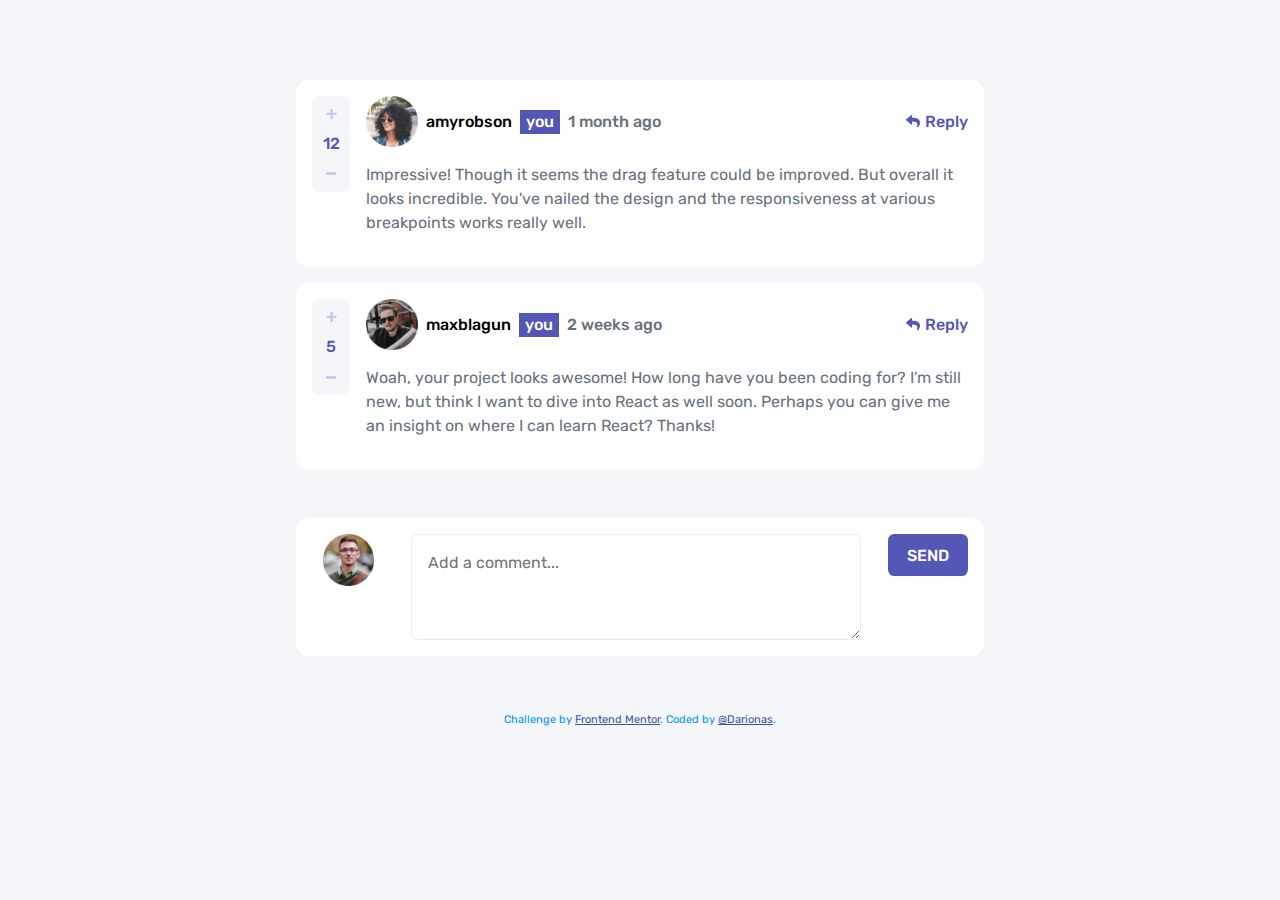
==== index.html @ 556b4197 "update animo.css_2, index.css_8, index.html_9, index.js_2, add member.js, user.js, html.html" ====
<!DOCTYPE html>
<html lang="en">
<head>
  <meta charset="UTF-8" />
  <title>Frontend Mentor | Interactive comments section</title>
  <meta name="viewport" content="width=device-width, initial-scale=1.0" />
  <meta name="keywords" content="Interactive comments section" />
  <meta name="description" content="Interactive comments section challenge on Frontend Mentor" />
  <link rel="icon" type="image/png" sizes="32x32" href="./images/favicon-32x32.png">
  <meta http-equiv="X-UA-Compatible" content="ie=edge" />
  <link href="https://fonts.googleapis.com/css2?family=Rubik:wght@400..700&display=swap" rel="stylesheet" />
  <link rel="stylesheet" href="index.css" />
  <link rel="stylesheet" href="animo.css" />
  <script defer type="module" src="index.js"></script>
</head>
<body>
    <div class="grid_container">
       <!--1st component-->
        <header class="header"></header>
        <!--2nd component-->
        <main class="main">
            <h1 class="main_title">Interactive comments</h1>
            <div class="main_comments">
                <div class="main_comments-replies-section"></div>
                <div class="main_respond">
                    <picture class="main_respond-picture">
                        <source srcset="images/avatars/image-juliusomo.webp" type="image/webp">
                        <source srcset="images/avatars/image-juliusomo.png" type="image/jpeg"> 
                        <img class="picture_juliusomo-img" src="images/avatars/image-juliusomo.png" alt="Juliusomo">
                    </picture>
                    <textarea class="main_respond-content" rows="3" aria-label="Write comment" placeholder="Add a comment..."></textarea>
                    <button class="send">send</button>
                </div>
            </div>            
        </main>
        <!--3rd component-->
        <footer class="attribution">
            Challenge by <a href="https://www.frontendmentor.io?ref=challenge" target="_blank">Frontend Mentor</a>. 
            Coded by <a href="#">@Darionas</a>.
        </footer>
    </div>
</body>
</html>
---- index.css ----
@import url(reset.css);
@import url(FM_part.css);


:root {
    /* colors */
    /* primary*/
    --clr-moderate-blue: hsl(238, 40%, 52%);
    --clr-soft-red: hsl(358, 79%, 66%);
    --clr-light-grayish-blue: hsl(239, 57%, 85%);
    --clr-pale-red: hsl(357, 100%, 86%);

     /* neutral */
     --clr-dark-blue: hsl(212, 24%, 26%);
     --clr-grayish-blue: hsl(211, 10%, 45%);
     --clr-light-gray: hsl(223, 19%, 93%);
     --clr-very-light-gray: hsl(228, 33%, 97%);
     --clr-white: hsl(0, 0%, 100%);
  
    /* typography */
    /* fonts */
    --ff-primary: 'Rubik', sans-serif;
    --fw-400: 400; /* base */
    --fw-500: 500; 
    --fw-700: 700; 
    --fs-16: 1rem; /* 16px base */
}


html {
    height: 100%;
}

body {
    min-height: 100%;
}

p {
    line-height: 1.5;
}


body {
    display: flex;
    justify-content: center;
    font-family: var(--ff-primary);
    font-size: var(--fs-16);
    font-weight: var(--fw-400);
    background-color: var(--clr-very-light-gray);
}

/*---------------------Mobile layout-------------------------*/
.grid_container {
    display: grid;
    grid-template-columns: 1fr;
    grid-template-areas:
        'header'
        'main'
        'attribution';
    gap: 1rem;
    justify-items: center;
    align-content: start;
    /*border: 2px solid green;*/
}

/* style 1st component - mobile */
.header {
    display: inline-flex;
    overflow: hidden;
    position: fixed;
    top: 0;
    width: 100%;
    justify-content: center;
    align-items: center;
    background-color: var(--clr-very-light-gray);
    /*border: 2px solid green;*/
}

.header__image {
    margin: .5rem 0 .3rem 0;
    width: 3.6rem;
    padding: .2rem;
}

/* style 2nd component - mobile */
.main {
    display: grid;
    grid-template-columns: 1fr;
    grid-template-areas:
        'main_title'
        'main_comments';
    margin: 4rem 0 0 0;
}

.main_title {
    display: none;
}

.main_comments {
    display: grid;
    grid-template-columns: 1fr;
    grid-template-areas:
        'main_comments-replies-section'
        'main_respond';
    gap: 1.5rem;
    /*border: 2px solid blue;*/
}

.main_comments-replies-section {
    display: grid;
    grid-template-columns: 1fr;
    grid-template-areas:
        'comment'
        'main_comment-reply-container';
    gap: 1rem;
    justify-items: center;
}

.main_comment-reply-container {
    display: grid;
    grid-template-columns: 1fr;
    grid-template-areas:
        'comment'
        'replies';
    gap: 1.5rem;
    justify-items: center;
}

/*--comment--*/
.comment {
    display: grid;
    grid-template-columns: 2fr;
    grid-template-areas:
        'comment_header comment_header'
        'comment_content comment_content'
        '. comment_update'
        'comment_vote comment_editor';
    gap: 1rem;
    padding: 1rem;
    align-content: center;
    justify-items: start;
    width: 93%;
    background-color: var(--clr-white);
    border-radius: .8rem;
}

.comment_header {
    display: grid;
    grid-template-columns: 1fr minmax(10rem, 20rem);
    grid-template-areas:
        'comment_header-picture comment_header-container';
    gap: .5rem;
    align-items: center;
    /**border: 2px solid green;*/
}

.comment_header-picture{
    width: 3.2rem;
    /*border: 2px solid green;*/
}

.comment_header-container {
    display: inline-flex;
    flex-wrap: wrap;
    /*border: 2px solid green;*/
}

.comment_header-name {
    font-weight: var(--fw-500);
    margin: 0 .5rem 0 0;
}

.comment_header-owner {
    background-color: var(--clr-moderate-blue);
    color: var(--clr-white);
    font-weight: var(--fw-500);
    padding: 0 .4rem;
    margin: 0 .5rem 0 0;
    /*display: none;*/
}

.comment_header-time {
    color: var(--clr-grayish-blue);
    font-weight: var(--fw-500);
}

.comment_content {
    color: var(--clr-grayish-blue);
    /*border: 2px solid green;*/
}

.comment_update {
    cursor: pointer;
    width: 6rem;
    padding: .6rem .4rem;
    border-radius: .4rem;
    border: none;
    text-transform: uppercase;
    font-weight: var(--fw-500);
    color: var(--clr-white);
    background-color: var(--clr-moderate-blue);
    justify-self: end;
    display: none;
}

.comment_vote {
    display: inline-flex;
    align-items: center;
    justify-content: center;
    width: 5rem;
    gap: 1rem;
    padding: 0 .6rem;
    height: 2.5rem;
    background-color: var(--clr-very-light-gray);
    border-radius: .4rem;
    /*border: 2px solid green;*/
}

.comment_vote-plus:hover .plus {
    cursor: pointer;
    fill: hsl(238, 40%, 52%);
}

.comment_vote-content {
    font-weight: var(--fw-500);
    color: hsl(238, 40%, 52%);
}

.comment_vote-minus:hover .minus {
    cursor: pointer;
    fill: hsl(238, 40%, 52%);
}

.comment_editor {
    display: grid;
    grid-template-columns: 3fr;
    grid-template-areas:
        'comment_delete comment_edit comment_reply';
    gap: 1rem;
    height: 2.5rem;
    justify-self: end;
    align-items: center;
    /*border: 2px solid green;*/
}

.comment_delete {
    cursor: pointer;
    display: inline-flex;
    align-items: center;
    color: var(--clr-soft-red);
    font-weight: var(--fw-500);
    gap: .3rem;
    display: none;
}

.comment_edit {
    cursor: pointer;
    display: inline-flex;
    align-items: center;
    font-weight: var(--fw-500);
    color: var(--clr-moderate-blue);
    gap: .3rem;
    display: none;
}

.comment_reply {
    cursor: pointer;
    display: inline-flex;
    align-items: center;
    font-weight: var(--fw-500);
    color: var(--clr-moderate-blue);
    gap: .3rem;
}

/*--reply--*/
.replies {
    display: grid;
    grid-template-columns: 1fr;
    grid-template-areas:
        'reply'
        'reply_owner';
    gap: 1rem;
    justify-items: end;
    width: 93%;
    border-width: 2px;
    border-color: hsl(223, 19%, 93%);
    border-style: none none none solid;
}

.reply {
    display: grid;
    grid-template-columns: 2fr;
    grid-template-areas:
        'reply_header reply_header'
        'reply_content reply_content'
        '. reply_update'
        'reply_vote reply_editor';
    gap: 1rem;
    padding: 1rem;
    align-content: center;
    justify-items: start;
    width: 95%;
    background-color: var(--clr-white);
    border-radius: .8rem;
}

.reply_header {
    display: grid;
    grid-template-columns: 1fr minmax(10rem, 20rem);
    grid-template-areas:
        'reply_header-picture reply_header-container';
    gap: .5rem;
    align-items: center;
    /*border: 2px solid green;*/
}

.reply_header-picture {
    width: 3.2rem;
    /*border: 2px solid green;*/
}

.reply_header-container {
    display: inline-flex;
    flex-wrap: wrap;
    /*border: 2px solid green;*/
}

.reply_header-name {
    font-weight: var(--fw-500);
    margin: 0 .5rem 0 0;
}

.reply_header-owner {
    background-color: var(--clr-moderate-blue);
    color: var(--clr-white);
    font-weight: var(--fw-500);
    padding: 0 .4rem;
    margin: 0 .5rem 0 0;
    /*display: none;*/
}

.reply_header-time {
    color: var(--clr-grayish-blue);
    font-weight: var(--fw-500);
}
.reply_content {
    cursor: pointer;
    color: var(--clr-grayish-blue);
    /*border: 2px solid green;*/
}

.reply_update {
    cursor: pointer;
    width: 6rem;
    padding: .5rem .2rem;
    border-radius: .4rem;
    border: none;
    text-transform: uppercase;
    font-weight: var(--fw-500);
    color: var(--clr-white);
    background-color: var(--clr-moderate-blue);
    justify-self: end;
    /*display: none;*/
}

.reply_vote {
    display: inline-flex;
    align-items: center;
    justify-content: center;
    width: 5rem;
    gap: 1rem;
    padding: 0 .6rem;
    height: 2.5rem;
    background-color: var(--clr-very-light-gray);
    border-radius: .4rem;
    /*border: 2px solid green;*/
}

.reply_vote-plus:hover .plus {
    cursor: pointer;
    fill: hsl(238, 40%, 52%);
}

.reply_vote-content {
    font-weight: var(--fw-500);
    color: hsl(238, 40%, 52%);
}

.reply_vote-minus:hover .minus {
    cursor: pointer;
    fill: hsl(238, 40%, 52%);
}

.reply_editor {
    display: grid;
    grid-template-columns: 3fr;
    grid-template-areas:
        'reply_delete reply_edit reply_reply';
    gap: 1rem;
    height: 2.5rem;
    justify-self: end;
    align-items: center;
    /*border: 2px solid green;*/
}

.reply_delete {
    cursor: pointer;
    display: inline-flex;
    align-items: center;
    color: var(--clr-soft-red);
    font-weight: var(--fw-500);
    gap: .3rem;
    /*display: none;*/
}

.reply_edit {
    cursor: pointer;
    display: inline-flex;
    align-items: center;
    font-weight: var(--fw-500);
    color: var(--clr-moderate-blue);
    gap: .3rem;
    /*display: none;*/
}

.reply_reply {
    cursor: pointer;
    display: inline-flex;
    align-items: center;
    font-weight: var(--fw-500);
    color: var(--clr-moderate-blue);
    gap: .3rem;
    display: none;
}

.reply_owner {
    display: grid;
    grid-template-columns: 2fr;
    grid-template-areas:
        'reply_owner-content reply_owner-content'
        'picture_owner reply_btn';
    gap: 1rem;
    padding: 1rem;
    width: 95%;
    background-color: var(--clr-white);
    border-radius: .8rem;
}

.reply_owner-content {
    cursor: pointer;
    padding: 1rem;
    border-radius: .4rem;
    overflow-y: scroll;
    color: var(--clr-dark-blue);
    border-color: var(--clr-light-gray);
}

.picture_owner {
    width: 3.2rem;
}

.reply_btn {
    cursor: pointer;
    width: 5rem;
    height: 2.6rem;
    padding: .6rem .4rem;
    border-radius: .4rem;
    border: none;
    text-transform: uppercase;
    font-weight: var(--fw-500);
    color: var(--clr-white);
    background-color: var(--clr-moderate-blue);
}

.main_respond {
    display: grid;
    grid-template-columns: 2fr;
    grid-template-areas:
        'main_respond-content main_respond-content'
        'main_respond-picture send';
    gap: 1rem;
    justify-self: center;
    padding: 1rem;
    width: 93%;
    background-color: var(--clr-white);
    border-radius: .8rem;
}

.main_respond-content {
    cursor: pointer;
    padding: 1rem;
    border-radius: .4rem;
    overflow-y: scroll;
    width: 93%;
    color: var(--clr-dark-blue);
    border-color: var(--clr-light-gray);
}

.main_respond-picture {
    width: 3.2rem;
}

.send {
    cursor: pointer;
    width: 5rem;
    height: 2.6rem;
    padding: .6rem .4rem;
    border-radius: .4rem;
    border: none;
    text-transform: uppercase;
    font-weight: var(--fw-500);
    color: var(--clr-white);
    background-color: var(--clr-moderate-blue);
}

/*---------------------Desktop layout-------------------------*/
@media screen and (min-width: 48rem) {
/*
* {
    display: none;
}*/
/* style 1st component - desktop */


/*style 2nd component - desktop */
.comment {
    grid-template-columns: 3fr;
    grid-template-areas:
        'comment_vote comment_header comment_editor'
        'comment_vote comment_content comment_content'
        '. . comment_update';
    width: 43rem;
    gap: 1rem;
}

.comment_update:hover {
    opacity: .5;
}

.comment_vote {
    display: grid;
    width: 2.4rem;
    height: 6rem;
    align-content: center;
    place-items: center;
    gap: .2rem;
    /*border: 2px solid green;*/
}

.comment_vote-plus {
    padding: .2rem .5rem;
}

.comment_vote-minus {
    padding: .2rem .5rem;
}

.comment_editor {
    height: 3.2rem;
}

.comment_delete:hover {
    opacity: .5;
}

.comment_edit:hover {
    opacity: .5;
}

.comment_reply:hover {
    opacity: .5;
}

.replies {
    width: 41rem;
    /*border: 2px solid green;*/
}

.reply {
    grid-template-columns: 3fr;
    grid-template-areas:
        'reply_vote reply_header reply_editor'
        'reply_vote reply_content reply_content'
        '. . reply_update';
    gap: .6rem;
    width: 95%;
    margin: 0 -1rem 0 0;
}

.reply_update:hover {
    opacity: .5;
}

.reply_vote {
    display: grid;
    width: 2.4rem;
    height: 6rem;
    align-content: center;
    place-items: center;
    gap: .2rem;
    /*border: 2px solid green;*/
}

.reply_vote-plus {
    padding: .2rem .5rem;
}

.reply_vote-minus {
    padding: .2rem .5rem;
}

.reply_editor {
    height: 3.2rem;
}

.reply_delete:hover {
    opacity: .5;
}

.reply_edit:hover {
    opacity: .5;
}

.reply_reply:hover {
    opacity: .5;
}

.reply_owner {
    grid-template-columns: repeat(8, 1fr);
    grid-template-areas:
       'picture_owner reply_owner-content reply_owner-content reply_owner-content reply_owner-content reply_owner-content reply_owner-content reply_btn';
    gap: .6rem;
    width: 95%;
    margin: 0 -1rem 0 0;
}

.reply_owner-content:hover {
    border: 2px solid var(--clr-dark-blue);
}

.reply_btn:hover {
    opacity: .5;
}

.main_respond {
    grid-template-columns: repeat(8, 1fr);
    grid-template-areas:
        'main_respond-picture main_respond-content main_respond-content main_respond-content main_respond-content main_respond-content main_respond-content send';
    width: 43rem;
    gap: .6rem;
    justify-items: center;
}

.main_respond-content:hover {
    border: 2px solid var(--clr-dark-blue);
}

.send:hover {
    opacity: .5;
}

}

/*------------------grid area names---------------------------*/

.header {
    grid-area: header;
}

.main {
    grid-area: main;
}

.main_title {
    grid-area: main_title;
}

.main_comments {
    grid-area: main_comments;
}

.main_comments-replies-section {
    grid-area: main_comments-replies-section;
}

.main_comment-reply-container {
    grid-area: main_comment-reply-container;
}

.comment {
    grid-area: comment;
}

.comment_header {
    grid-area: comment_header;
}

.comment_header-picture {
    grid-area: comment_header-picture;
}

.comment_header-container {
    grid-area: comment_header-container;
}

.comment_content {
    grid-area: comment_content;
}

.comment_update {
    grid-area: comment_update;
}

.comment_vote {
    grid-area: comment_vote;
}

.comment_reply {
    grid-area: comment_reply;
}

.comment_delete {
    grid-area: comment_delete;
}

.comment_edit {
    grid-area: comment_edit;
}

.comment_editor {
    grid-area: comment_editor;
}

.replies {
    grid-area: replies;
}

.reply {
    grid-area: reply;
}

.reply_header {
    grid-area: reply_header;
}

.reply_content {
    grid-area: reply_content;
}

.reply_update {
    grid-area: reply_update;
}

.reply_vote {
    grid-area: reply_vote;
}

.reply_editor {
    grid-area: reply_editor;
}

.reply_delete {
    grid-area: reply_delete;
}

.reply_edit {
    grid-area: reply_edit;
}

.reply_reply {
    grid-area: reply_reply;
}

.reply_owner {
    grid-area: reply_owner;
}

.picture_owner {
    grid-area: picture_owner;
}

.reply_owner-content {
    grid-area: reply_owner-content;
}

.reply_btn {
    grid-area: reply_btn;
}

.main_respond {
    grid-area: main_respond;
}

.main_respond-content {
    grid-area: main_respond-content;
}

.main_respond-picture {
    grid-area: main_respond-picture;
}

.send {
    grid-area: send;
}

.attribution {
    grid-area: attribution;
}
---- animo.css ----
@keyframes animo {
    from {width: 0;}
    to {width: 3.6rem;}
   
}

.juliusomo {
    visibility: hidden;
    animation-name: animo;
    animation-delay: .6s;
    animation-duration: .7s;
}

.amyrobson {
    visibility: hidden;
    animation-name: animo;
    animation-delay: .8s;
    animation-duration: .7s;
}

.maxblagun {
    visibility: hidden;
    animation-name: animo;
    animation-delay: 1s;
    animation-duration: .7s;
}

.ramsesmiron {
    visibility: hidden;
    animation-name: animo;
    animation-delay: 1.2s;
    animation-duration: .7s;
}
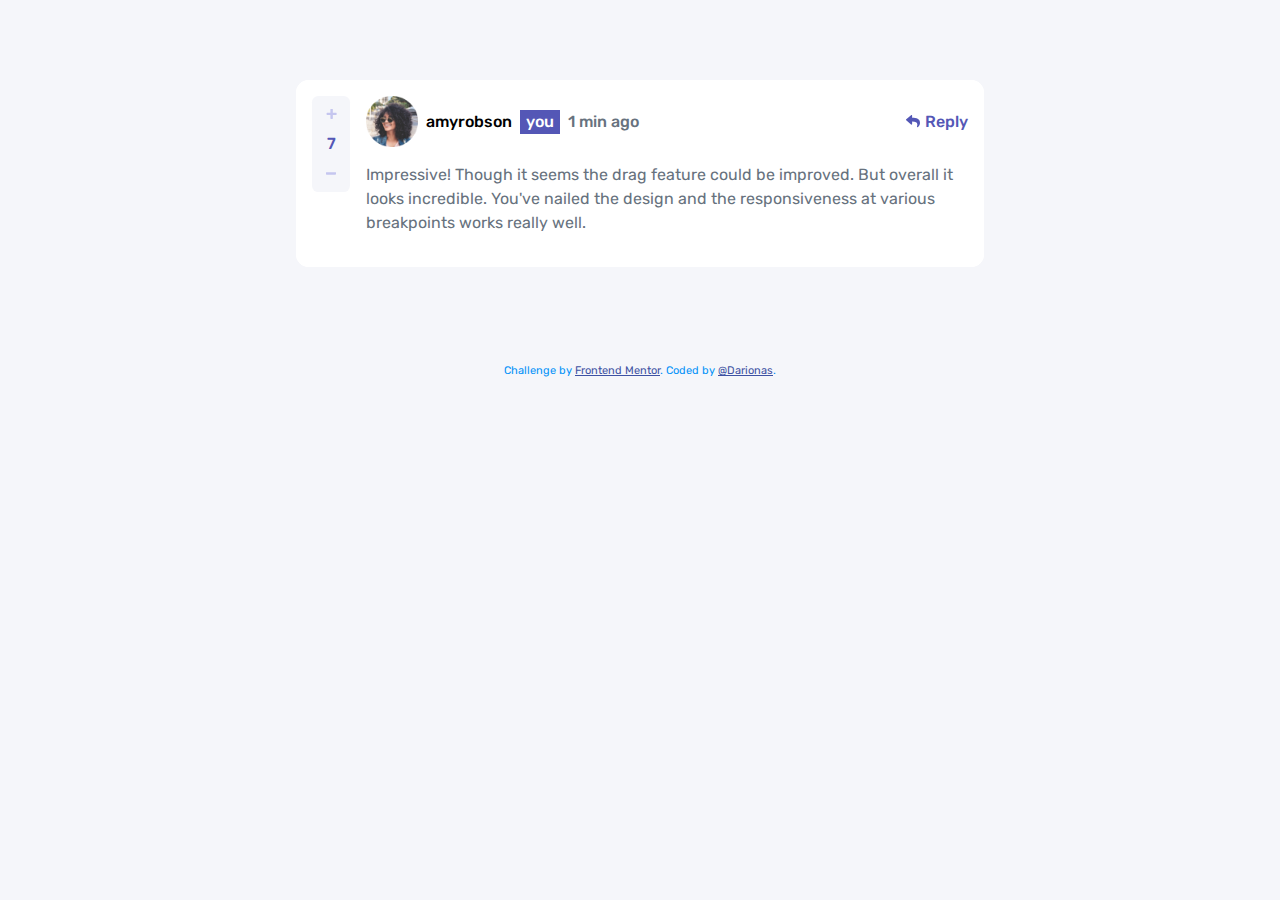
==== commit 9a3f3d6c: "solving stuck_1" ====
--- a/index.html
+++ b/index.html
@@ -11,7 +11,6 @@
   <link href="https://fonts.googleapis.com/css2?family=Rubik:wght@400..700&display=swap" rel="stylesheet" />
   <link rel="stylesheet" href="index.css" />
   <link rel="stylesheet" href="animo.css" />
-  <script defer type="module" src="index.js"></script>
 </head>
 <body>
     <div class="grid_container">
@@ -22,7 +21,8 @@
             <h1 class="main_title">Interactive comments</h1>
             <div class="main_comments">
                 <div class="main_comments-replies-section"></div>
-                <div class="main_respond">
+                
+                <!--<div class="main_respond">
                     <picture class="main_respond-picture">
                         <source srcset="images/avatars/image-juliusomo.webp" type="image/webp">
                         <source srcset="images/avatars/image-juliusomo.png" type="image/jpeg"> 
@@ -30,7 +30,7 @@
                     </picture>
                     <textarea class="main_respond-content" rows="3" aria-label="Write comment" placeholder="Add a comment..."></textarea>
                     <button class="send">send</button>
-                </div>
+                </div>-->
             </div>            
         </main>
         <!--3rd component-->
@@ -40,4 +40,5 @@
         </footer>
     </div>
 </body>
+<script type="module" src="index.js"></script>
 </html>--- a/index.css
+++ b/index.css
@@ -349,6 +349,10 @@
     /*border: 2px solid green;*/
 }
 
+.replyingTo {
+    color: var(--clr-moderate-blue);
+}
+
 .reply_update {
     cursor: pointer;
     width: 6rem;
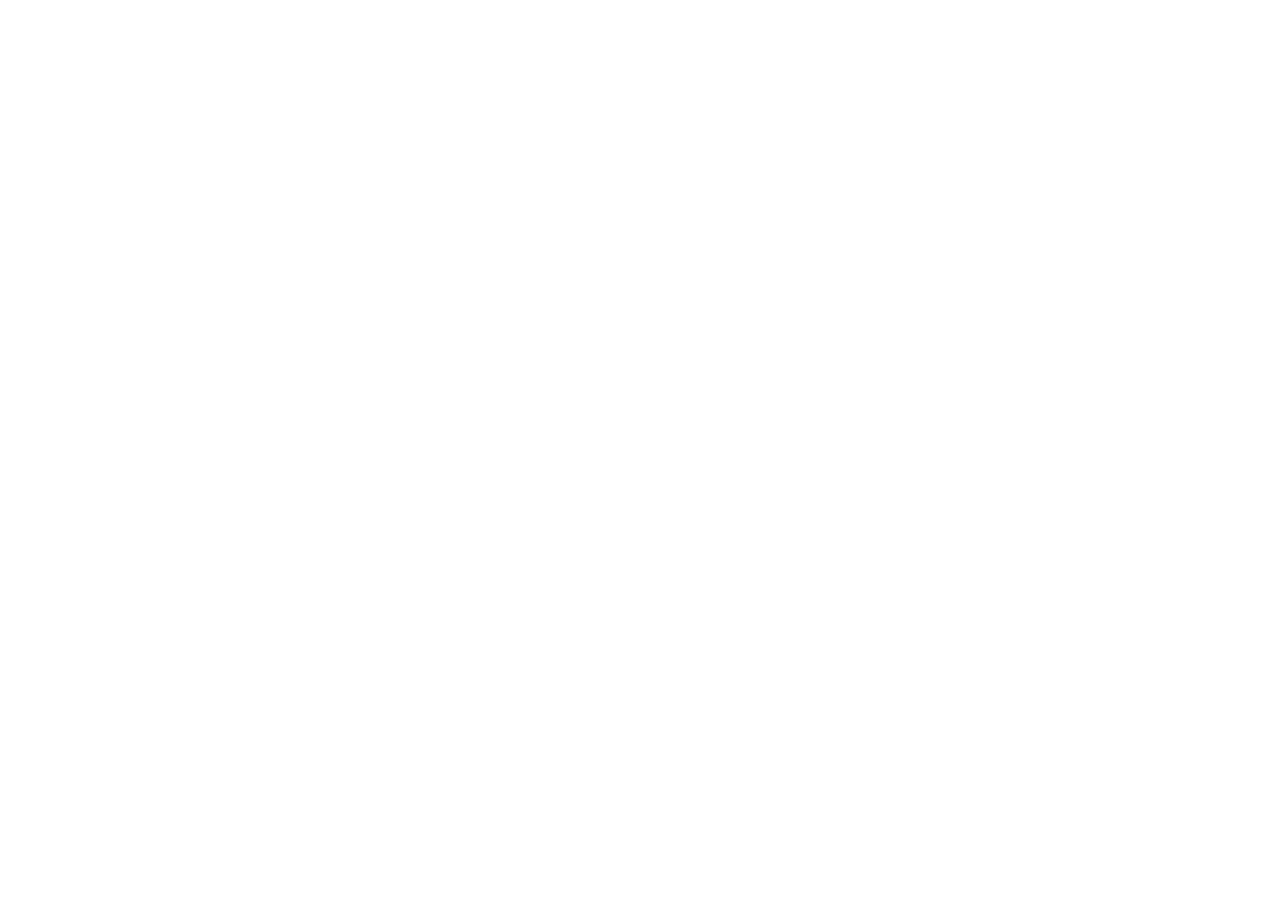
==== commit e8dfa271: "update data.json_2, index.css_9, index.html_10, index.js_4" ====
--- a/index.html
+++ b/index.html
@@ -40,5 +40,5 @@
         </footer>
     </div>
 </body>
-<script type="module" src="index.js"></script>
+<script defer type="module" src="index.js"></script>
 </html>--- a/index.css
+++ b/index.css
@@ -103,27 +103,34 @@
         'main_comments-replies-section'
         'main_respond';
     gap: 1.5rem;
+    justify-items: center;
+    justify-self: center;
     /*border: 2px solid blue;*/
 }
 
 .main_comments-replies-section {
-    display: grid;
+    /*display: grid;
     grid-template-columns: 1fr;
     grid-template-areas:
         'comment'
-        'main_comment-reply-container';
-    gap: 1rem;
-    justify-items: center;
+        'main_comment-reply-container';*/
+    width: 18rem;
+    
+    /*gap: 1rem;*/
+    
+    /*border: 2px solid green;*/
 }
 
 .main_comment-reply-container {
-    display: grid;
+    /*display: grid;
     grid-template-columns: 1fr;
     grid-template-areas:
         'comment'
-        'replies';
-    gap: 1.5rem;
-    justify-items: center;
+        'replies';*/
+    
+    /*gap: 1.5rem;*/
+    
+    /*border: 2px solid green;*/
 }
 
 /*--comment--*/
@@ -139,9 +146,10 @@
     padding: 1rem;
     align-content: center;
     justify-items: start;
-    width: 93%;
+    width: 100%;
     background-color: var(--clr-white);
     border-radius: .8rem;
+    /*border: 2px solid green;*/
 }
 
 .comment_header {
@@ -299,9 +307,11 @@
     padding: 1rem;
     align-content: center;
     justify-items: start;
+    float: right;
     width: 95%;
     background-color: var(--clr-white);
     border-radius: .8rem;
+    /*border: 2px solid red;*/
 }
 
 .reply_header {
@@ -519,10 +529,10 @@
 
 /*---------------------Desktop layout-------------------------*/
 @media screen and (min-width: 48rem) {
-/*
+
 * {
     display: none;
-}*/
+}
 /* style 1st component - desktop */
 
 
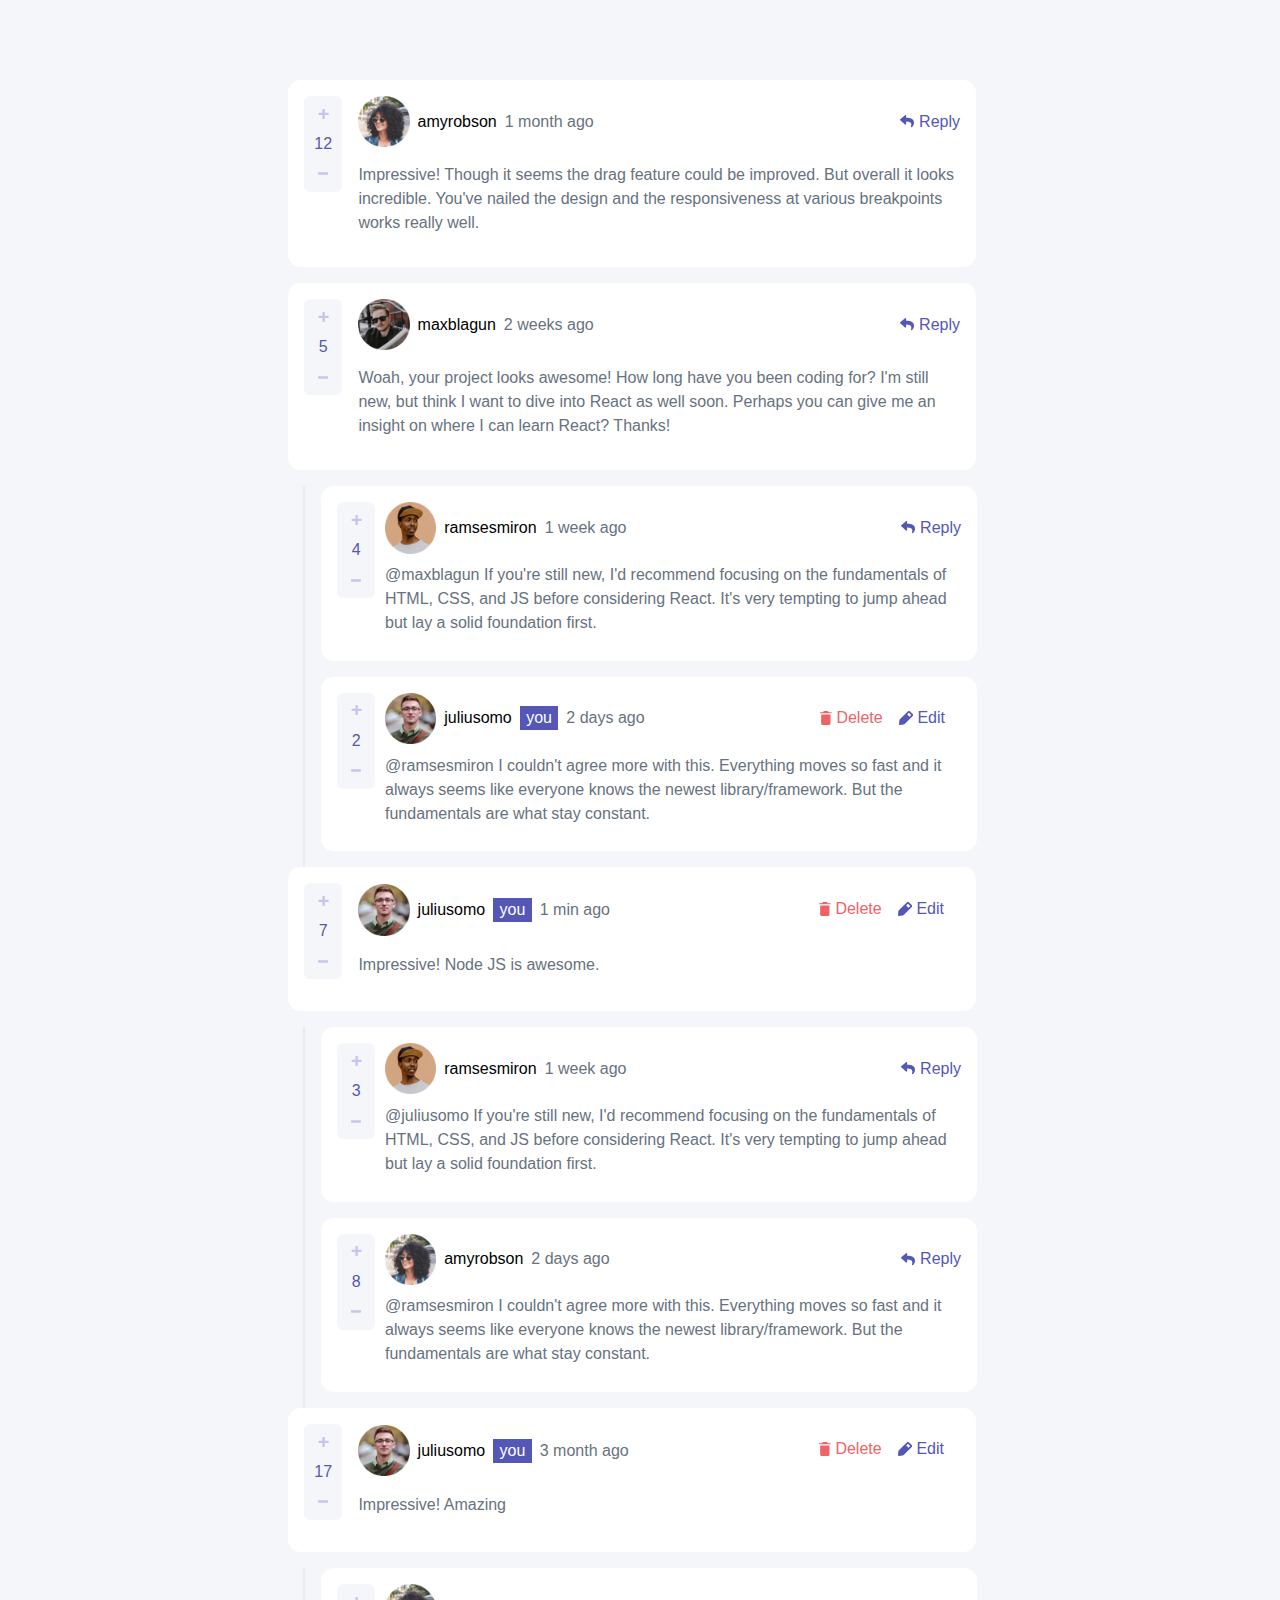
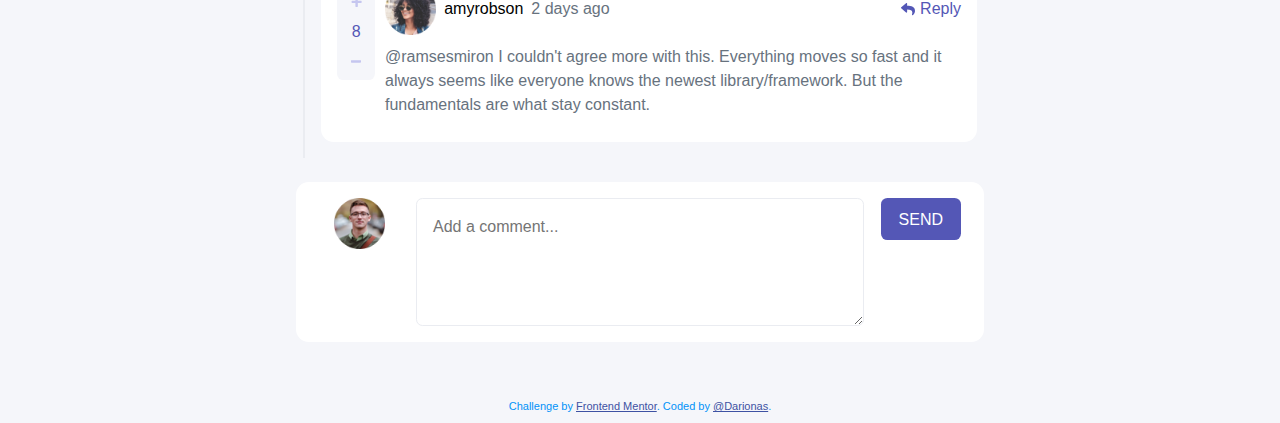
==== commit 19534cd4: "modified_69" ====
--- a/index.html
+++ b/index.html
@@ -8,30 +8,25 @@
   <meta name="description" content="Interactive comments section challenge on Frontend Mentor" />
   <link rel="icon" type="image/png" sizes="32x32" href="./images/favicon-32x32.png">
   <meta http-equiv="X-UA-Compatible" content="ie=edge" />
-  <link href="https://fonts.googleapis.com/css2?family=Rubik:wght@400..700&display=swap" rel="stylesheet" />
+  <!--<link href="https://fonts.googleapis.com/css2?family=Rubik:wght@400..700&display=swap" rel="stylesheet" />-->
   <link rel="stylesheet" href="index.css" />
   <link rel="stylesheet" href="animo.css" />
+  <link rel="stylesheet" href="modal.css" />
+  <!-- <script src="https://ajax.googleapis.com/ajax/libs/jquery/3.7.1/jquery.min.js"></script> -->
 </head>
 <body>
-    <div class="grid_container">
+    <div class="grid__container">
        <!--1st component-->
         <header class="header"></header>
         <!--2nd component-->
         <main class="main">
-            <h1 class="main_title">Interactive comments</h1>
-            <div class="main_comments">
-                <div class="main_comments-replies-section"></div>
-                
-                <!--<div class="main_respond">
-                    <picture class="main_respond-picture">
-                        <source srcset="images/avatars/image-juliusomo.webp" type="image/webp">
-                        <source srcset="images/avatars/image-juliusomo.png" type="image/jpeg"> 
-                        <img class="picture_juliusomo-img" src="images/avatars/image-juliusomo.png" alt="Juliusomo">
-                    </picture>
-                    <textarea class="main_respond-content" rows="3" aria-label="Write comment" placeholder="Add a comment..."></textarea>
-                    <button class="send">send</button>
-                </div>-->
-            </div>            
+            <h1 class="main__title">Interactive comments</h1>
+            <div class="main__comments">
+                <div class="main__comments-section">
+                    <!-- <div class = 'main__replies-section'></div> -->
+                </div>
+                <div class="main__respond"></div>
+            </div>
         </main>
         <!--3rd component-->
         <footer class="attribution">
--- a/index.css
+++ b/index.css
@@ -42,7 +42,9 @@
 
 body {
     display: flex;
+    min-height: 100vh;
     justify-content: center;
+    align-items: center;
     font-family: var(--ff-primary);
     font-size: var(--fs-16);
     font-weight: var(--fw-400);
@@ -50,7 +52,7 @@
 }
 
 /*---------------------Mobile layout-------------------------*/
-.grid_container {
+.grid__container {
     display: grid;
     grid-template-columns: 1fr;
     grid-template-areas:
@@ -77,61 +79,74 @@
 }
 
 .header__image {
-    margin: .5rem 0 .3rem 0;
+    margin: 1rem 0 .3rem 0;
     width: 3.6rem;
     padding: .2rem;
 }
+.owner {
+    opacity: .6;
+}
+
+.userstyle {
+    border-radius: 50% !important;
+    border: 3.5px solid var(--clr-moderate-blue) !important;
+    opacity: 1 !important;
+}
+
+.newuserstyle {
+    border-radius: 50%;
+    border: 3.5px solid var(--clr-moderate-blue);
+    opacity: 1;
+}
 
 /* style 2nd component - mobile */
 .main {
     display: grid;
     grid-template-columns: 1fr;
     grid-template-areas:
-        'main_title'
-        'main_comments';
+        'main__title'
+        'main__comments';
     margin: 4rem 0 0 0;
-}
-
-.main_title {
+    justify-items: center;
+}
+
+.main__title {
     display: none;
 }
 
-.main_comments {
+.main__comments {
     display: grid;
     grid-template-columns: 1fr;
     grid-template-areas:
-        'main_comments-replies-section'
-        'main_respond';
+        'main__comments-section'
+        'main__respond';
     gap: 1.5rem;
     justify-items: center;
     justify-self: center;
-    /*border: 2px solid blue;*/
-}
-
-.main_comments-replies-section {
-    /*display: grid;
+}
+
+.main__comments-section {
+    display: flex;
+    flex-direction: column;
+    place-items: center;
+    /* border-left: 2px solid var(--clr-light-gray); */
+   /*  grid-template-columns: 1fr;
+    grid-template-areas:
+        'comment'
+        'reply';
+    border: 2px solid transparent;
+    min-width: 17rem;
+    margin: 0 1rem; */
+}
+
+/* .wrapper__comment {
+    display: grid;
     grid-template-columns: 1fr;
     grid-template-areas:
         'comment'
-        'main_comment-reply-container';*/
-    width: 18rem;
-    
-    /*gap: 1rem;*/
-    
-    /*border: 2px solid green;*/
-}
-
-.main_comment-reply-container {
-    /*display: grid;
-    grid-template-columns: 1fr;
-    grid-template-areas:
-        'comment'
-        'replies';*/
-    
-    /*gap: 1.5rem;*/
-    
-    /*border: 2px solid green;*/
-}
+        'reply_owner';
+    border: 2px solid transparent;    
+} */
 
 /*--comment--*/
 .comment {
@@ -146,7 +161,7 @@
     padding: 1rem;
     align-content: center;
     justify-items: start;
-    width: 100%;
+    /*width: 100%;*/
     background-color: var(--clr-white);
     border-radius: .8rem;
     /*border: 2px solid green;*/
@@ -154,12 +169,12 @@
 
 .comment_header {
     display: grid;
-    grid-template-columns: 1fr minmax(10rem, 20rem);
+    grid-template-columns: 1fr minmax(10rem, 27rem);
     grid-template-areas:
         'comment_header-picture comment_header-container';
     gap: .5rem;
     align-items: center;
-    /**border: 2px solid green;*/
+    /*border: 2px solid green;*/
 }
 
 .comment_header-picture{
@@ -184,7 +199,6 @@
     font-weight: var(--fw-500);
     padding: 0 .4rem;
     margin: 0 .5rem 0 0;
-    /*display: none;*/
 }
 
 .comment_header-time {
@@ -258,7 +272,6 @@
     color: var(--clr-soft-red);
     font-weight: var(--fw-500);
     gap: .3rem;
-    display: none;
 }
 
 .comment_edit {
@@ -268,7 +281,6 @@
     font-weight: var(--fw-500);
     color: var(--clr-moderate-blue);
     gap: .3rem;
-    display: none;
 }
 
 .comment_reply {
@@ -280,19 +292,32 @@
     gap: .3rem;
 }
 
+
 /*--reply--*/
+/*
 .replies {
-    display: grid;
-    grid-template-columns: 1fr;
-    grid-template-areas:
-        'reply'
-        'reply_owner';
-    gap: 1rem;
     justify-items: end;
-    width: 93%;
+    float: right;
     border-width: 2px;
     border-color: hsl(223, 19%, 93%);
-    border-style: none none none solid;
+    border-style: none none none solid;*/
+    
+    /*border: 2px solid green;*/
+/*}*/
+
+
+/* .main__replies-section {
+    display: grid;
+    grid-template-columns: 1fr;
+    grid-template-areas:
+        'reply';
+    border: 2px solid transparent;
+    min-width: 17rem;
+    margin: 0 1rem;
+} */
+.rep {
+    padding-left: 1rem;
+    border-left: 2px solid var(--clr-light-gray);
 }
 
 .reply {
@@ -308,7 +333,7 @@
     align-content: center;
     justify-items: start;
     float: right;
-    width: 95%;
+    width: 93%;
     background-color: var(--clr-white);
     border-radius: .8rem;
     /*border: 2px solid red;*/
@@ -374,7 +399,7 @@
     color: var(--clr-white);
     background-color: var(--clr-moderate-blue);
     justify-self: end;
-    /*display: none;*/
+    display: none;
 }
 
 .reply_vote {
@@ -444,20 +469,47 @@
     font-weight: var(--fw-500);
     color: var(--clr-moderate-blue);
     gap: .3rem;
+    /*display: none;*/
+}
+/*
+.reply_container {
+    display: grid;
+    grid-template-columns: 1f;
+    grid-template-areas:
+        'reply_owner';
+    justify-items: end;
+    border-width: 2px;
+    border-color: hsl(223, 19%, 93%);
+    border-style: none none none solid;
+}*/
+
+.hide {
+    display: none !important;
+}
+
+.show {
+    display: block !important;
+}
+/*
+.new {
     display: none;
-}
+}*/
 
 .reply_owner {
     display: grid;
     grid-template-columns: 2fr;
     grid-template-areas:
         'reply_owner-content reply_owner-content'
-        'picture_owner reply_btn';
-    gap: 1rem;
+        'reply_owner-picture sendReply';
+    gap: 1rem; 
     padding: 1rem;
-    width: 95%;
+    /*float: right;*/
+    place-self: end;
+    margin: 0 0 1rem 0;
+    width: 21rem;
     background-color: var(--clr-white);
     border-radius: .8rem;
+    /*border: 2px solid red;*/
 }
 
 .reply_owner-content {
@@ -469,11 +521,11 @@
     border-color: var(--clr-light-gray);
 }
 
-.picture_owner {
+.reply_owner-picture {
     width: 3.2rem;
 }
 
-.reply_btn {
+.sendReply {
     cursor: pointer;
     width: 5rem;
     height: 2.6rem;
@@ -486,12 +538,12 @@
     background-color: var(--clr-moderate-blue);
 }
 
-.main_respond {
+.main__respond {
     display: grid;
     grid-template-columns: 2fr;
     grid-template-areas:
-        'main_respond-content main_respond-content'
-        'main_respond-picture send';
+        'main__respond-content main__respond-content'
+        'main__respond-picture send';
     gap: 1rem;
     justify-self: center;
     padding: 1rem;
@@ -500,26 +552,26 @@
     border-radius: .8rem;
 }
 
-.main_respond-content {
+.main__respond-content {
     cursor: pointer;
     padding: 1rem;
-    border-radius: .4rem;
+    border-radius: 0.4rem;
     overflow-y: scroll;
     width: 93%;
     color: var(--clr-dark-blue);
     border-color: var(--clr-light-gray);
 }
 
-.main_respond-picture {
+.main__respond-picture {
     width: 3.2rem;
 }
 
-.send {
+#send {
     cursor: pointer;
     width: 5rem;
     height: 2.6rem;
-    padding: .6rem .4rem;
-    border-radius: .4rem;
+    padding: 0.6rem 0.4rem;
+    border-radius: 0.4rem;
     border: none;
     text-transform: uppercase;
     font-weight: var(--fw-500);
@@ -530,13 +582,34 @@
 /*---------------------Desktop layout-------------------------*/
 @media screen and (min-width: 48rem) {
 
-* {
+/* * {
+    border: 2px solid green;
+} */
+
+/* * {
     display: none;
-}
+    border: 3px solid green;
+    
+} */
 /* style 1st component - desktop */
 
 
 /*style 2nd component - desktop */
+.main__comments-section {
+    display: flex;
+    flex-direction: column;
+    place-items: center;
+    width: 42rem;
+    /* border: 2px solid green; */
+   /*  grid-template-columns: 1fr;
+    grid-template-areas:
+        'comment'
+        'reply';
+    border: 2px solid transparent;
+    min-width: 17rem;
+    margin: 0 1rem; */
+}
+
 .comment {
     grid-template-columns: 3fr;
     grid-template-areas:
@@ -544,6 +617,7 @@
         'comment_vote comment_content comment_content'
         '. . comment_update';
     width: 43rem;
+    place-self: end;
     gap: 1rem;
 }
 
@@ -585,6 +659,8 @@
     opacity: .5;
 }
 
+
+
 .replies {
     width: 41rem;
     /*border: 2px solid green;*/
@@ -597,8 +673,10 @@
         'reply_vote reply_content reply_content'
         '. . reply_update';
     gap: .6rem;
-    width: 95%;
-    margin: 0 -1rem 0 0;
+    place-self: end;
+    width: 41rem;
+    /* margin-right: .4rem !important; */
+    /*border: 2px solid green;*/
 }
 
 .reply_update:hover {
@@ -640,6 +718,19 @@
 }
 
 .reply_owner {
+    display: grid;
+    grid-template-columns: 3fr;
+    grid-template-areas:
+        'reply_owner-picture reply_owner-content sendReply';
+    width: 41rem;
+}
+
+.reply_owner-content {
+    width: 28rem;
+}
+
+/* 
+.reply_owner {
     grid-template-columns: repeat(8, 1fr);
     grid-template-areas:
        'picture_owner reply_owner-content reply_owner-content reply_owner-content reply_owner-content reply_owner-content reply_owner-content reply_btn';
@@ -654,22 +745,27 @@
 
 .reply_btn:hover {
     opacity: .5;
-}
-
-.main_respond {
-    grid-template-columns: repeat(8, 1fr);
-    grid-template-areas:
-        'main_respond-picture main_respond-content main_respond-content main_respond-content main_respond-content main_respond-content main_respond-content send';
+} */
+
+.main__respond {
+    grid-template-columns: 1fr 1fr 1fr;
+    grid-template-areas:
+        'main__respond-picture main__respond-content send';
     width: 43rem;
-    gap: .6rem;
+    height: 10rem;
+    gap: 0.6rem;
     justify-items: center;
 }
 
-.main_respond-content:hover {
+.main__respond-content {
+    width: 28rem;
+}
+
+.main__respond-content:hover {
     border: 2px solid var(--clr-dark-blue);
 }
 
-.send:hover {
+#send:hover {
     opacity: .5;
 }
 
@@ -685,20 +781,28 @@
     grid-area: main;
 }
 
-.main_title {
+.main__title {
     grid-area: main_title;
 }
 
-.main_comments {
-    grid-area: main_comments;
-}
-
-.main_comments-replies-section {
-    grid-area: main_comments-replies-section;
-}
-
-.main_comment-reply-container {
-    grid-area: main_comment-reply-container;
+.main__comments {
+    grid-area: main__comments;
+}
+
+.main__comments-section {
+    grid-area: main__comments-section;
+}
+
+/* .wrapper__comment {
+    grid-area: wrapper__comment;
+} */
+
+.main__replies-section {
+    grid-area: main__replies-section;
+}
+
+.main_comment-reply-group {
+    grid-area: main_comment-reply-group;
 }
 
 .comment {
@@ -745,6 +849,22 @@
     grid-area: comment_editor;
 }
 
+.reply_owner {
+    grid-area: reply_owner;
+}
+
+.reply_owner-picture {
+    grid-area: reply_owner-picture;
+}
+
+.reply_owner-content {
+    grid-area: reply_owner-content;
+}
+
+.sendReply {
+    grid-area: sendReply;
+}
+
 .replies {
     grid-area: replies;
 }
@@ -785,35 +905,26 @@
     grid-area: reply_reply;
 }
 
-.reply_owner {
-    grid-area: reply_owner;
-}
-
-.picture_owner {
-    grid-area: picture_owner;
-}
-
-.reply_owner-content {
-    grid-area: reply_owner-content;
-}
-
-.reply_btn {
-    grid-area: reply_btn;
-}
-
-.main_respond {
-    grid-area: main_respond;
-}
-
-.main_respond-content {
-    grid-area: main_respond-content;
-}
-
-.main_respond-picture {
-    grid-area: main_respond-picture;
-}
-
-.send {
+/*
+.reply_container {
+    grid-area: reply_container;
+}*/
+
+
+
+.main__respond {
+    grid-area: main__respond;
+}
+
+.main__respond-content {
+    grid-area: main__respond-content;
+}
+
+.main__respond-picture {
+    grid-area: main__respond-picture;
+}
+
+#send {
     grid-area: send;
 }
 
--- a/modal.css
+++ b/modal.css
@@ -0,0 +1,55 @@
+.modal {
+    display: none; /* Hidden by default */
+    position: fixed; /* Stay in place */
+    z-index: 1; /* Sit on top */
+    padding-top: 250px; /* Location of the box */
+    left: 0;
+    top: 0;
+    width: 100%; /* Full width */
+    height: 100%; /* Full height */
+    /*overflow: auto;*/ /* Enable scroll if needed */
+    background-color: rgb(0,0,0); /* Fallback color */
+    background-color: rgba(0,0,0,0.4); /* Black w/ opacity */
+    
+  }
+  
+  /* Modal Content */
+  .modal__content {
+    background-color: #fefefe;
+    margin: auto;
+    padding: 20px;
+    border: 1px solid #888;
+    width: 21rem;
+    border-radius: 0.5rem;
+    
+  }
+
+  .deletion__title {
+    font-weight: 700;
+    font-size: 1.3rem;
+  }
+
+  .deletion__content {
+    color: var(--clr-grayish-blue);
+    margin: 1rem 0 0.8rem 0;
+  }
+
+  #cancel {
+     padding: 0.5rem 1rem;
+     background-color: var(--clr-grayish-blue);
+     color: var(--clr-light-gray);
+     text-transform: uppercase;
+     border-radius: 0.5rem;
+     border: 1px solid var(--clr-light-gray);
+     margin: 0 0.4rem 0 0;
+  }
+
+  #deletion {
+     padding: 0.5rem 1rem;
+     background-color: var(--clr-soft-red);
+     color: var(--clr-light-gray);
+     text-transform: uppercase;
+     border-radius: 0.5rem;
+     border: 1px solid var(--clr-light-gray);
+  }
+  